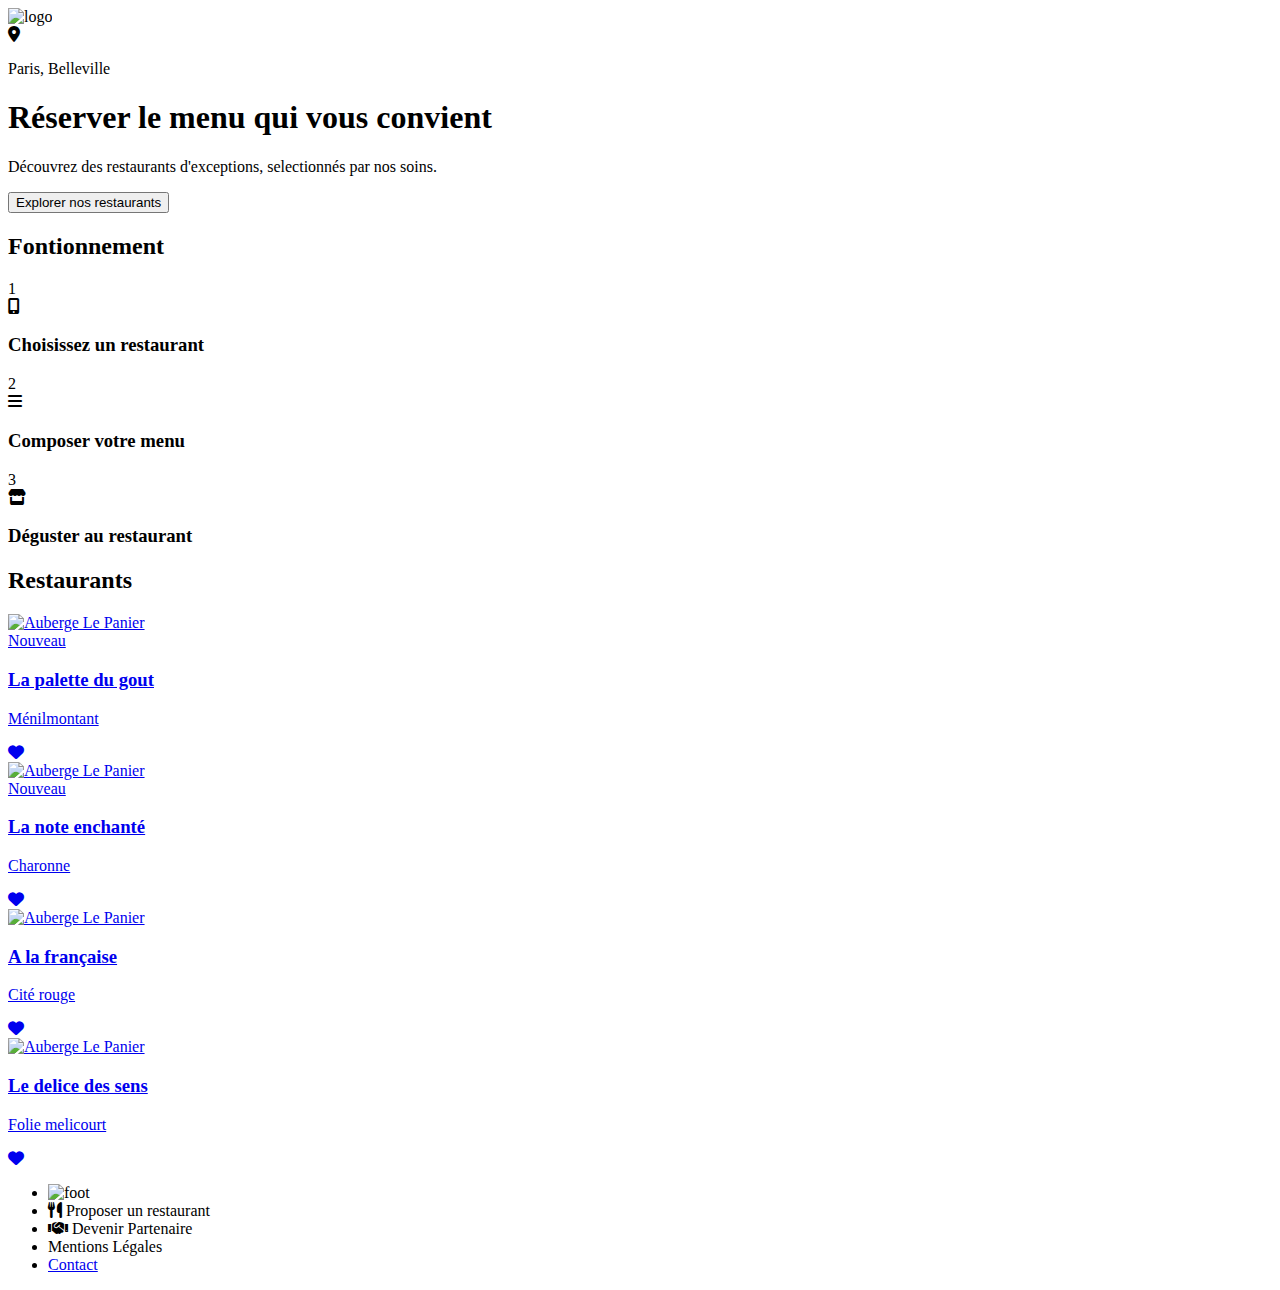
==== index.html @ 60ea243b "init" ====
<!DOCTYPE html>
<html lang="fr">

<head>
    <meta charset="utf-8">
    <meta name="viewport" content="width=device-width, initial-scale=1.0">
    <link rel="stylesheet" href="https://cdnjs.cloudflare.com/ajax/libs/font-awesome/6.0.0/css/all.min.css" integrity="sha512-9usAa10IRO0HhonpyAIVpjrylPvoDwiPUiKdWk5t3PyolY1cOd4DSE0Ga+ri4AuTroPR5aQvXU9xC6qOPnzFeg==" crossorigin="anonymous" referrerpolicy="no-referrer" />    <link rel="stylesheet" type="text/css" href="style.css">
    <title>Ohmyfood</title>
    <link rel="preconnect" href="https://fonts.googleapis.com">
    <link rel="preconnect" href="https://fonts.gstatic.com" crossorigin>
    <link href="https://fonts.googleapis.com/css2?family=Roboto:wght@300&family=Shrikhand&family=Ultra&display=swap" rel="stylesheet">
</head>

<body>
    <header>
        <div class="logo">
            <img src="images/logo/ohmyfood.png" alt="logo">
        </div>
    </header>

    <div class="block">
        <div class="locals">

            <span class="icon-1"><i class="fas fa-map-marker-alt"></i></span>
            <p> Paris, Belleville </p>

        </div>
        <div class="Containt">
            <h1> Réserver le menu qui vous convient </h1>
            <p> Découvrez des restaurants d'exceptions, selectionnés par nos soins.</p>
            <button> Explorer nos restaurants</button>
        </div>
    </div>

    <div class="restau">
        <h2>Fontionnement</h2>
        <div class="Fonctionnement">
    
                <div class="flex">
                    <span class="icon1">1</span>
                    <div class="fonc">
                        <i class="fa fa-mobile-alt"></i>
                        <h3> Choisissez un restaurant</h3>
                    </div>
                </div>
    
            <div class="flex">
                <span class="icon1">2</span>
                <div class="fonc">
                    <i class="fa fa-bars"></i>
                    <h3> Composer votre menu </h3>
                </div>
            </div>
            <div class="flex">
                <span class="icon1">3</span>
                <div class="fonc">
                    <i class="fa fa-store"></i>
                    <h3> Déguster au restaurant</h3>
                </div>
            </div>
        </div>

    </div>

    <div class="restaurant">
        <h2>Restaurants</h2>
        <div class="flex-box">
            <div class="flex-row">
            <div class="card50"><a href="palette.html">
            <div class="card">
                <img src="images/restaurants/jay.jpg" alt="Auberge Le Panier">
                <div class="but">Nouveau</div> 
                <div class="descimg">
                    <div class="flex-line">
                        <h3>La palette du gout </h3>
                        <p>Ménilmontant</p>
                    </div>
                    <i class="fa fa-heart"></i>
                </div>
            </div>
            </a></div>
            <div class="card50"><a href="note_enchantee.html">
            <div class="card">
                <img src="images/restaurants/stil.jpg" alt="Auberge Le Panier">
                <div class="but">Nouveau</div> 
                <div class="descimg">
                    <div class="flex-line">
                        <h3>La note enchanté</h3>
                        <p>Charonne</p>    
                    </div>
                    <i class="fa fa-heart"></i>
                </div>
            </div>
            </a></div>
        </div>
        <div class="flex-row">
            <div class="card50"><a href="a-la-franchaise.html">
                <div class="card">
                    <img src="images/restaurants/toa.jpg" alt="Auberge Le Panier">
                    <div class="descimg">
                        <div class="flex-line">
                            <h3>A la française</h3>
                            <p>Cité rouge</p>
                        </div>
                        <i class="fa fa-heart"></i>
                    </div>
                </div>
            </a></div>
            <div class="card50"><a href="delice.html">
                <div class="card">
                    <img src="images/restaurants/louis.jpg" alt="Auberge Le Panier">
                    <div class="descimg">
                        <div class="flex-line">
                            <h3>Le delice des sens </h3>
                            <p>Folie melicourt</p>
                        </div>
                        <i class="fa fa-heart"></i>
                    </div>
                </div>
            </a></div>
        </div>
        </div>
    </div>
    
    <footer>
        <ul>
            <li>
                <img src="images/logo/ohmyfood@2x.svg" class="white-logo" alt="foot">
            </li>
            <li>
                <i class="fa-solid fa-utensils"></i>
 Proposer un restaurant
            </li>
            <li>
                <i class="fa-solid fa-handshake"></i>
  Devenir Partenaire
            </li>
            <li>
                Mentions Légales
            </li>
            <li>
                <a href="mailto:salmaabidi@gmail.com"> Contact</a>
            </li>
        </ul>
    </footer>
    <div class="overlay">
        <div class="loader"></div>
    </div>
</body>

</html>
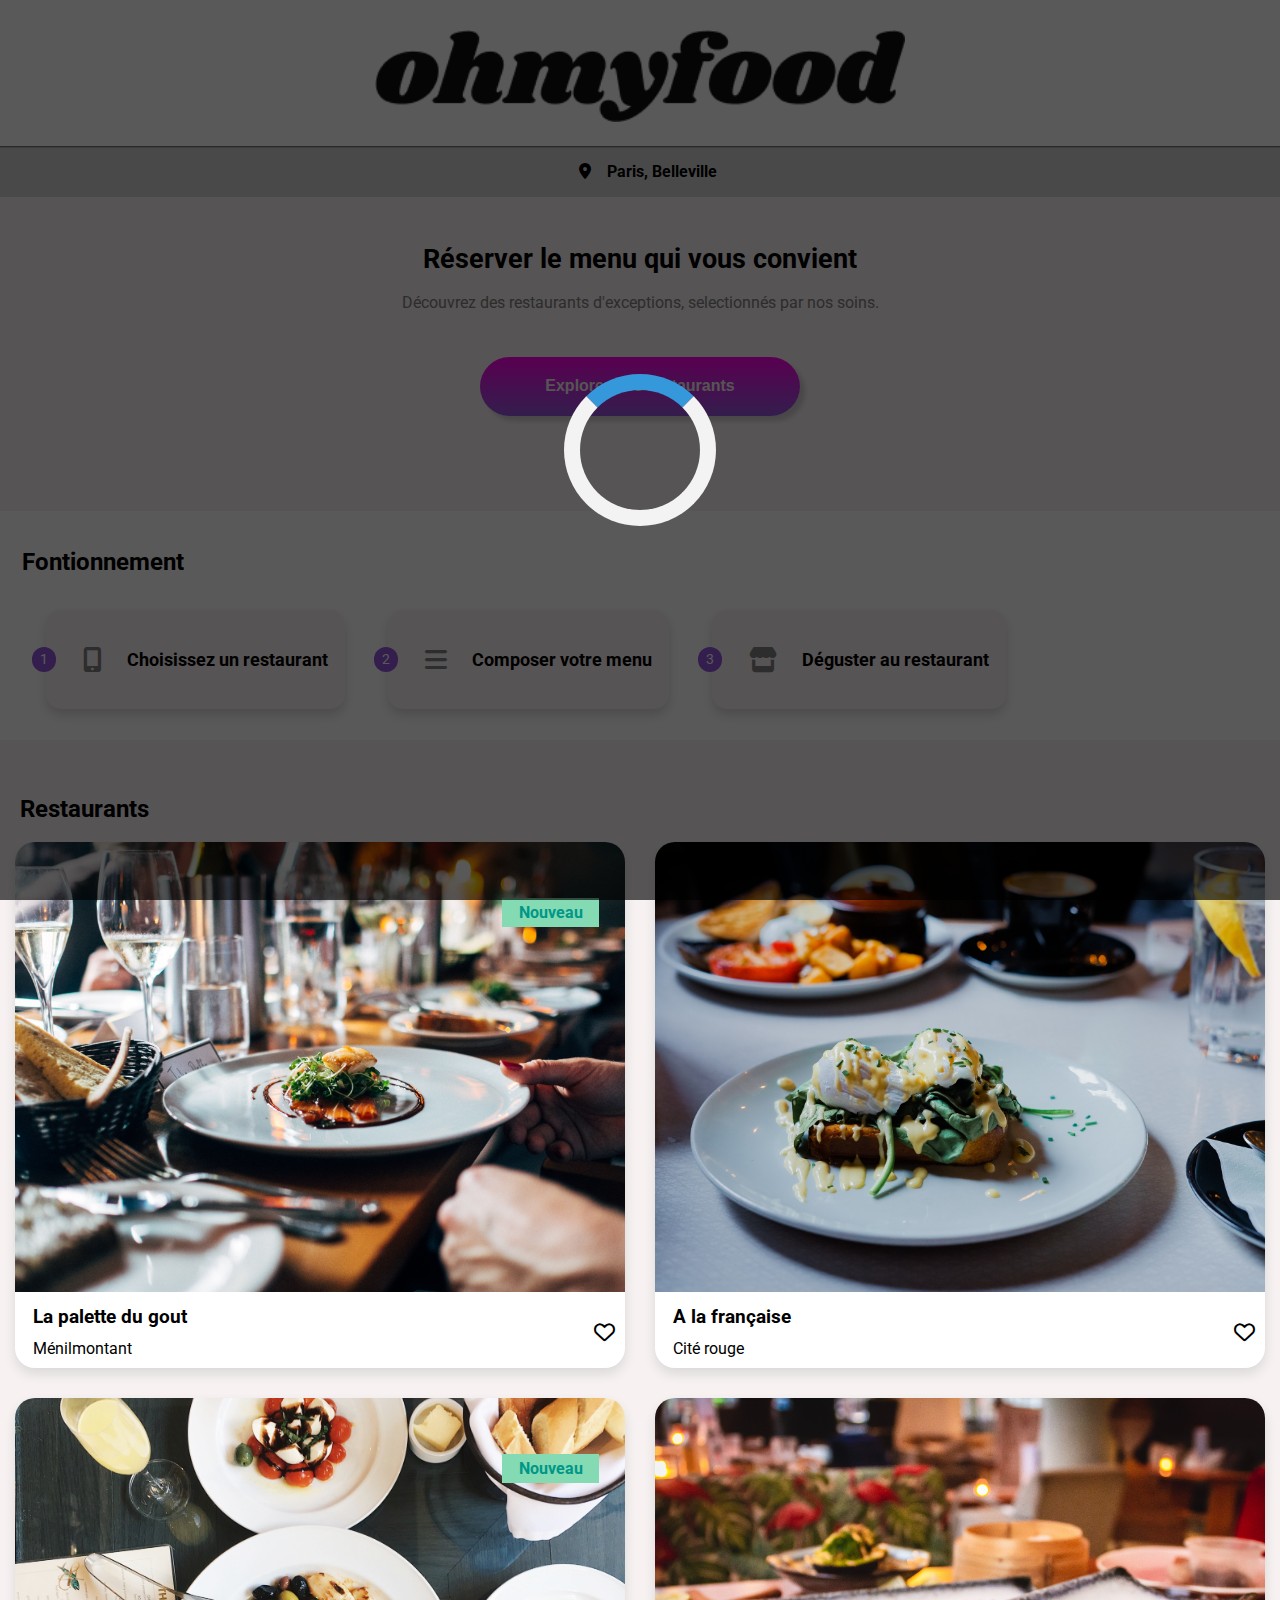
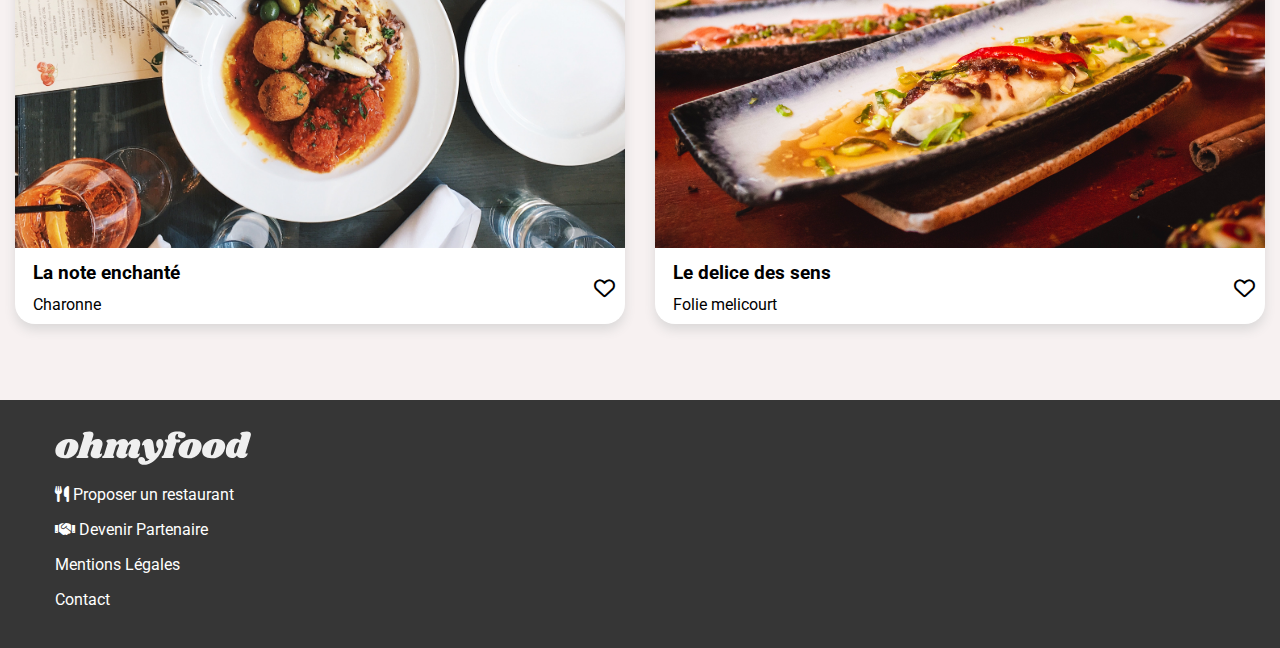
==== commit 1a5686fe: "modification icon" ====
--- a/index.html
+++ b/index.html
@@ -75,7 +75,7 @@
                         <h3>La palette du gout </h3>
                         <p>Ménilmontant</p>
                     </div>
-                    <i class="fa fa-heart"></i>
+                    <i class="fa-regular fa-heart"></i>
                 </div>
             </div>
             </a></div>
@@ -88,7 +88,7 @@
                         <h3>La note enchanté</h3>
                         <p>Charonne</p>    
                     </div>
-                    <i class="fa fa-heart"></i>
+                    <i class="fa-regular fa-heart"></i>
                 </div>
             </div>
             </a></div>
@@ -102,7 +102,7 @@
                             <h3>A la française</h3>
                             <p>Cité rouge</p>
                         </div>
-                        <i class="fa fa-heart"></i>
+                        <i class="fa-regular fa-heart"></i>
                     </div>
                 </div>
             </a></div>
@@ -114,7 +114,7 @@
                             <h3>Le delice des sens </h3>
                             <p>Folie melicourt</p>
                         </div>
-                        <i class="fa fa-heart"></i>
+                        <i class="fa-regular fa-heart"></i>
                     </div>
                 </div>
             </a></div>
--- a/style.css
+++ b/style.css
@@ -0,0 +1,276 @@
+    body {
+        margin: 0px;
+        padding: 0px;
+        font-family: 'Roboto', sans-serif;
+    }
+    header {
+        padding: 10px;
+        margin-top: 20px;
+    }
+    .flex {
+        display: flex;
+        align-items: center;
+        padding-left: 15px;
+    }
+    .logo {
+        text-align: center;
+    }
+
+    .logo img {
+        width: 42%;
+    }
+
+    .block {
+        display: flex;
+        flex-direction: column;
+        text-align: center;
+    }
+    .locals {
+        margin-top: 10px;
+        background: #d5d2d2;;
+        display: flex;
+        align-items: center;    
+        justify-content: center;
+        box-shadow: inset 0px 3px 2px -2px rgb(50 50 50 / 75%);
+    }
+    .locals p {
+
+        font-weight: bold;
+    }
+    h1 {
+        font-size: 27px;
+        margin-top: 46px;
+        margin-left: 15px;
+        margin-right: 15px;
+    }
+    .Containt  p {
+        font-size: 16px;
+        color: gray;
+    }
+    .icon-1 {
+        margin: 16px;
+        z-index: 99;
+    }
+    .Containt {
+        background: #f7f1f1;
+        width: 100%;
+        height: 314px;
+    }
+    button {
+    background: linear-gradient(180deg, #ff00e7, #9356dc);
+    padding: 25px;
+    font-size: 16px;
+    border: none;
+    width: 52%;
+    position: relative;
+    bottom: -29px;
+    color: white;
+    border-radius: 48px;
+    font-weight: 700;
+    box-shadow: 5px 5px 5px #00000029;
+    height: 59px;
+    text-align: center;
+    padding-top: 20px;
+    color: #f7f1f1;
+    }
+    
+    button:hover {
+        filter: brightness(2);
+        box-shadow: 5px 5px 5px #00000057;
+        text-shadow: 1px 1px 1px black;
+    }
+
+    h2{
+
+        padding-left: 5px;
+    }
+
+    .restau {
+        padding: 17px;
+    }
+    
+    .Fonctionnement {
+        display: flex;
+        flex-direction: column;
+    }
+    .fonc {
+        background: #f7f1f1;
+        width: 100%;
+        border-radius: 15px;
+        box-shadow: 0px 6px 11px #dbd9d9;
+        display: flex;
+        align-items: center;
+        margin: 14px;
+        padding: 12px;
+        margin-left: -10px;
+    }
+    .fonc i {
+        margin: 25px;
+        color: gray;
+        font-size: 25px;
+    }
+    .fonc i:hover {
+        color: #9356dc;
+    }
+    .icon1 {
+        width: 29px;
+        background: #9356dc;
+        height: 25px;
+        border-radius: 42px;
+        z-index: 9;
+        color: white;
+        font-size: 14px;
+        display: flex;
+        align-items: center;
+        justify-content: center;
+    }
+    .fonc h3 {
+        font-size: 18px;
+    }
+    .restaurant {
+        background: #f7f1f1;
+    }
+    
+    .restaurant {
+        background: #f7f1f1;
+        padding: 15px;
+        padding-top: 35px;
+        padding-bottom: 61px;
+    }
+    
+    .but {
+        background: #84dbb3;
+        padding: 5px;
+        color: #009688;
+        font-size: 16px;
+        width: 87px;
+        text-align: center;
+        font-weight: bold;
+        position: absolute;
+        right: 26px;
+        top: 56px;
+    }
+
+    .card {
+        background: white;
+        border-radius: 20px;
+        overflow: hidden;
+        margin-bottom: 15px;
+        box-shadow: 0px 6px 11px #dbd9d9;
+        position: relative;
+    }
+    .card img {
+        width: 100%;
+        object-fit: cover;
+    }
+    .descimg {
+        padding: 10px;
+        display: flex;
+        justify-content: space-between;
+        align-items: center;
+        height: 52px;
+    }
+    .descimg i {
+        font-size: 21px;
+        cursor: pointer;
+    }
+    .descimg i:hover {
+        color: #9356DC;
+    }
+    .descimg h3, .descimg p {
+        padding: 3px;
+        margin: 5px;
+    }
+    footer {
+        background-color: hsl(0deg 0% 21%);
+        padding: 15px;
+    }
+    footer ul {
+        list-style: none;
+        text-decoration: none;
+        color: white;
+    }
+    footer ul li {
+        line-height: 35px;
+    }
+    a {
+        color: black;
+        text-decoration: none;
+    }
+
+    .card img {
+        width: 100%;
+        object-fit: cover;
+        max-height: 178px;
+    }
+    .white-logo{
+        filter: invert(100%);
+    }
+    footer a {
+        color: white;
+    }
+
+    .loader {
+        border: 16px solid #f3f3f3; /* Light grey */
+        border-top: 16px solid #3498db; /* Blue */
+        border-radius: 50%;
+        width: 120px;
+        height: 120px;
+        animation: spin 2s linear infinite;
+        margin: auto;
+        position: absolute;
+        top: 0; left: 0; bottom: 0; right: 0;
+    }
+    .overlay {
+        background: #000000a6;
+        position: absolute;
+        width: 100%;
+        height: 100vh;
+        top: 0;
+        z-index: 99;
+        animation: disparaitre 0s ease-in 3s forwards;
+    }
+    @keyframes disparaitre {
+        from { z-index:99; opacity: 1; }
+        to { z-index:-1; opacity: 0; }
+    }
+    @keyframes spin {
+        0% { transform: rotate(0deg); }
+        100% { transform: rotate(360deg); }
+    }
+    @media screen and (min-width: 768px) {
+
+        .Fonctionnement {
+            flex-direction: row;
+        }
+    
+        .card img {
+            width: 100%;
+            object-fit: cover;
+            max-height: 450px;
+            min-height: 450px;
+        }
+        a {
+            color: black;
+            text-decoration: none; 
+            width: 100%;   
+        }
+        button {
+
+            width: 25%;
+        }
+        .flex-box {
+            display: flex;
+            gap: 30px;
+        }
+        .card50 {
+            flex: 100%;
+        }
+        .flex-row {
+            display: flex;
+            gap: 15px;
+            flex-direction: column;
+            width: 50%;
+        }
+    }
+    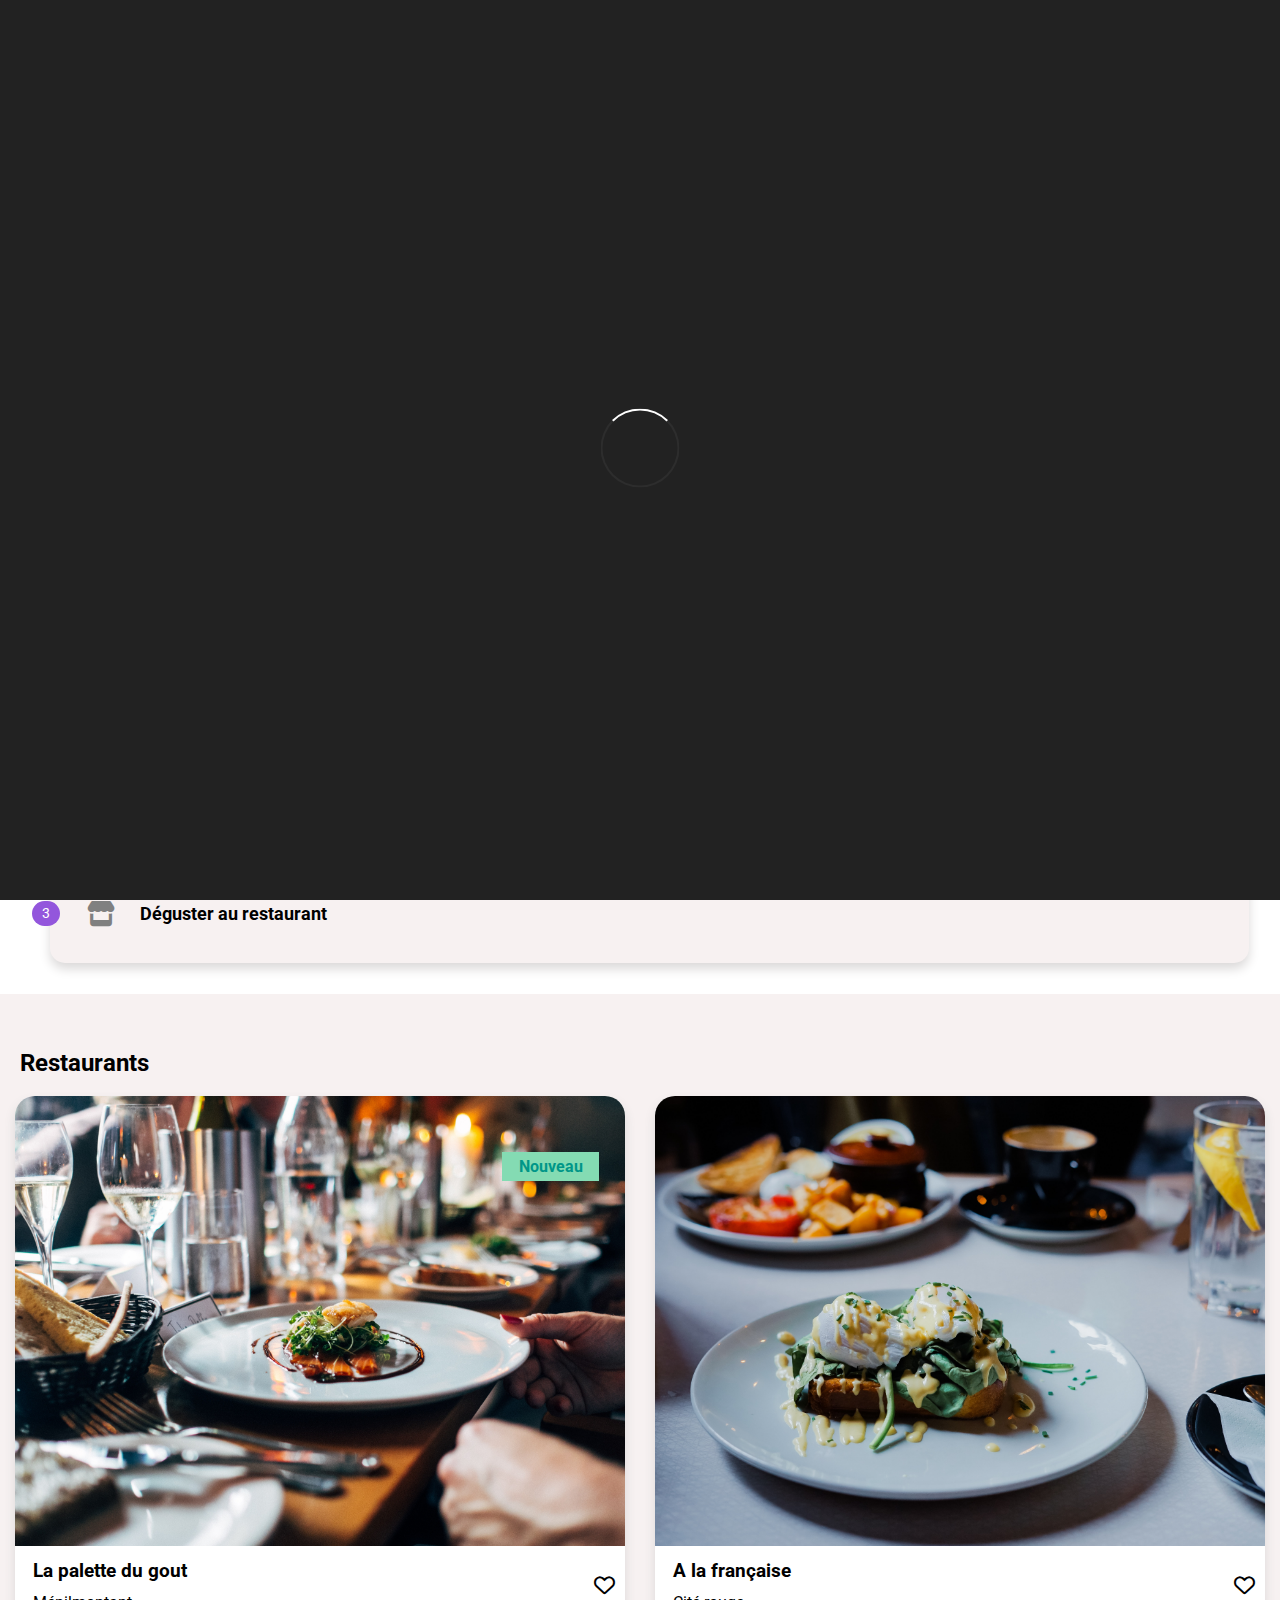
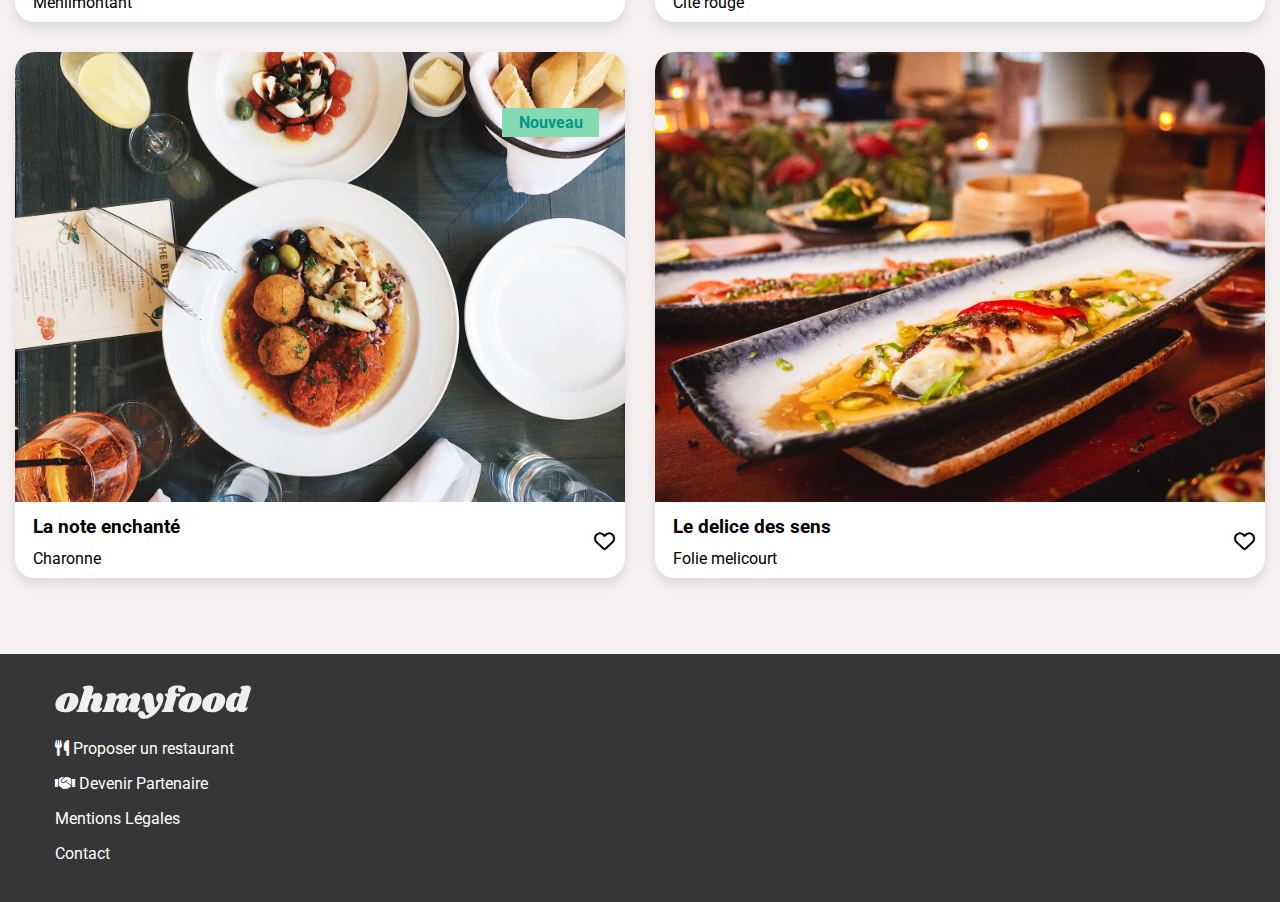
==== commit aded7a36: "update css" ====
--- a/index.html
+++ b/index.html
@@ -4,7 +4,8 @@
 <head>
     <meta charset="utf-8">
     <meta name="viewport" content="width=device-width, initial-scale=1.0">
-    <link rel="stylesheet" href="https://cdnjs.cloudflare.com/ajax/libs/font-awesome/6.0.0/css/all.min.css" integrity="sha512-9usAa10IRO0HhonpyAIVpjrylPvoDwiPUiKdWk5t3PyolY1cOd4DSE0Ga+ri4AuTroPR5aQvXU9xC6qOPnzFeg==" crossorigin="anonymous" referrerpolicy="no-referrer" />    <link rel="stylesheet" type="text/css" href="style.css">
+    <link rel="stylesheet" href="https://cdnjs.cloudflare.com/ajax/libs/font-awesome/6.0.0/css/all.min.css" integrity="sha512-9usAa10IRO0HhonpyAIVpjrylPvoDwiPUiKdWk5t3PyolY1cOd4DSE0Ga+ri4AuTroPR5aQvXU9xC6qOPnzFeg==" crossorigin="anonymous" referrerpolicy="no-referrer" />    
+    <link rel="stylesheet" type="text/css" href="style.css">
     <title>Ohmyfood</title>
     <link rel="preconnect" href="https://fonts.googleapis.com">
     <link rel="preconnect" href="https://fonts.gstatic.com" crossorigin>
@@ -75,7 +76,12 @@
                         <h3>La palette du gout </h3>
                         <p>Ménilmontant</p>
                     </div>
-                    <i class="fa-regular fa-heart"></i>
+
+                    <div class="coeur-hover">
+                        <i class="fa-regular fa-heart cwhite"></i>
+                        <i class="fa fa-heart cdark"></i>  
+                      </div>
+        
                 </div>
             </div>
             </a></div>
@@ -88,7 +94,13 @@
                         <h3>La note enchanté</h3>
                         <p>Charonne</p>    
                     </div>
-                    <i class="fa-regular fa-heart"></i>
+
+                    <div class="coeur-hover">
+                        <i class="fa-regular fa-heart cwhite"></i>
+                        <i class="fa fa-heart cdark"></i>  
+                      </div>
+        
+
                 </div>
             </div>
             </a></div>
@@ -102,7 +114,13 @@
                             <h3>A la française</h3>
                             <p>Cité rouge</p>
                         </div>
-                        <i class="fa-regular fa-heart"></i>
+
+                        <div class="coeur-hover">
+                            <i class="fa-regular fa-heart cwhite"></i>
+                            <i class="fa fa-heart cdark"></i>  
+                          </div>
+            
+
                     </div>
                 </div>
             </a></div>
@@ -114,7 +132,13 @@
                             <h3>Le delice des sens </h3>
                             <p>Folie melicourt</p>
                         </div>
-                        <i class="fa-regular fa-heart"></i>
+
+            <div class="coeur-hover">
+                <i class="fa-regular fa-heart cwhite"></i>
+                <i class="fa fa-heart cdark"></i>  
+              </div>
+
+
                     </div>
                 </div>
             </a></div>
@@ -144,8 +168,9 @@
         </ul>
     </footer>
     <div class="overlay">
-        <div class="loader"></div>
-    </div>
-</body>
+        <div class="overlay__inner">
+            <div class="overlay__content"><span class="spinner"></span></div>
+        </div>
+    </div></body>
 
 </html>--- a/style.css
+++ b/style.css
@@ -1,3 +1,4 @@
+
     body {
         margin: 0px;
         padding: 0px;
@@ -210,37 +211,70 @@
         color: white;
     }
 
-    .loader {
-        border: 16px solid #f3f3f3; /* Light grey */
-        border-top: 16px solid #3498db; /* Blue */
-        border-radius: 50%;
-        width: 120px;
-        height: 120px;
-        animation: spin 2s linear infinite;
-        margin: auto;
+    
+    .overlay {
+        left: 0;
+        top: 0;
+        width: 100%;
+        height: 100%;
+        position: fixed;
+        background: #222;
+        animation: disparaitre 0s ease-in 3s forwards;
+        z-index: 9999;
+    }
+    
+    .overlay__inner {
+        left: 0;
+        top: 0;
+        width: 100%;
+        height: 100%;
         position: absolute;
-        top: 0; left: 0; bottom: 0; right: 0;
-    }
-    .overlay {
-        background: #000000a6;
+    }
+    
+    .overlay__content {
+        left: 50%;
         position: absolute;
-        width: 100%;
-        height: 100vh;
-        top: 0;
-        z-index: 99;
-        animation: disparaitre 0s ease-in 3s forwards;
+        top: 50%;
+        transform: translate(-50%, -50%);
+    }
+    
+    .spinner {
+        width: 75px;
+        height: 75px;
+        display: inline-block;
+        border-width: 2px;
+        border-color: rgba(255, 255, 255, 0.05);
+        border-top-color: #fff;
+        animation: spin 1s infinite linear;
+        border-radius: 100%;
+        border-style: solid;
+    }
+    .coeur-hover{
+        cursor: pointer;
+    }
+    .coeur-hover .cdark{
+        display: none;
+    }
+    .coeur-hover:hover .cwhite{
+        display: none;
+    }
+    .coeur-hover:hover .cdark{
+        display: block;
+        color: #9356dc;
+    }
+    
+    @keyframes spin {
+      100% {
+        transform: rotate(360deg);
+      }
     }
     @keyframes disparaitre {
         from { z-index:99; opacity: 1; }
         to { z-index:-1; opacity: 0; }
     }
-    @keyframes spin {
-        0% { transform: rotate(0deg); }
-        100% { transform: rotate(360deg); }
-    }
     @media screen and (min-width: 768px) {
 
-        .Fonctionnement {
+        .fonctionnement {
             flex-direction: row;
         }
     
@@ -256,7 +290,6 @@
             width: 100%;   
         }
         button {
-
             width: 25%;
         }
         .flex-box {
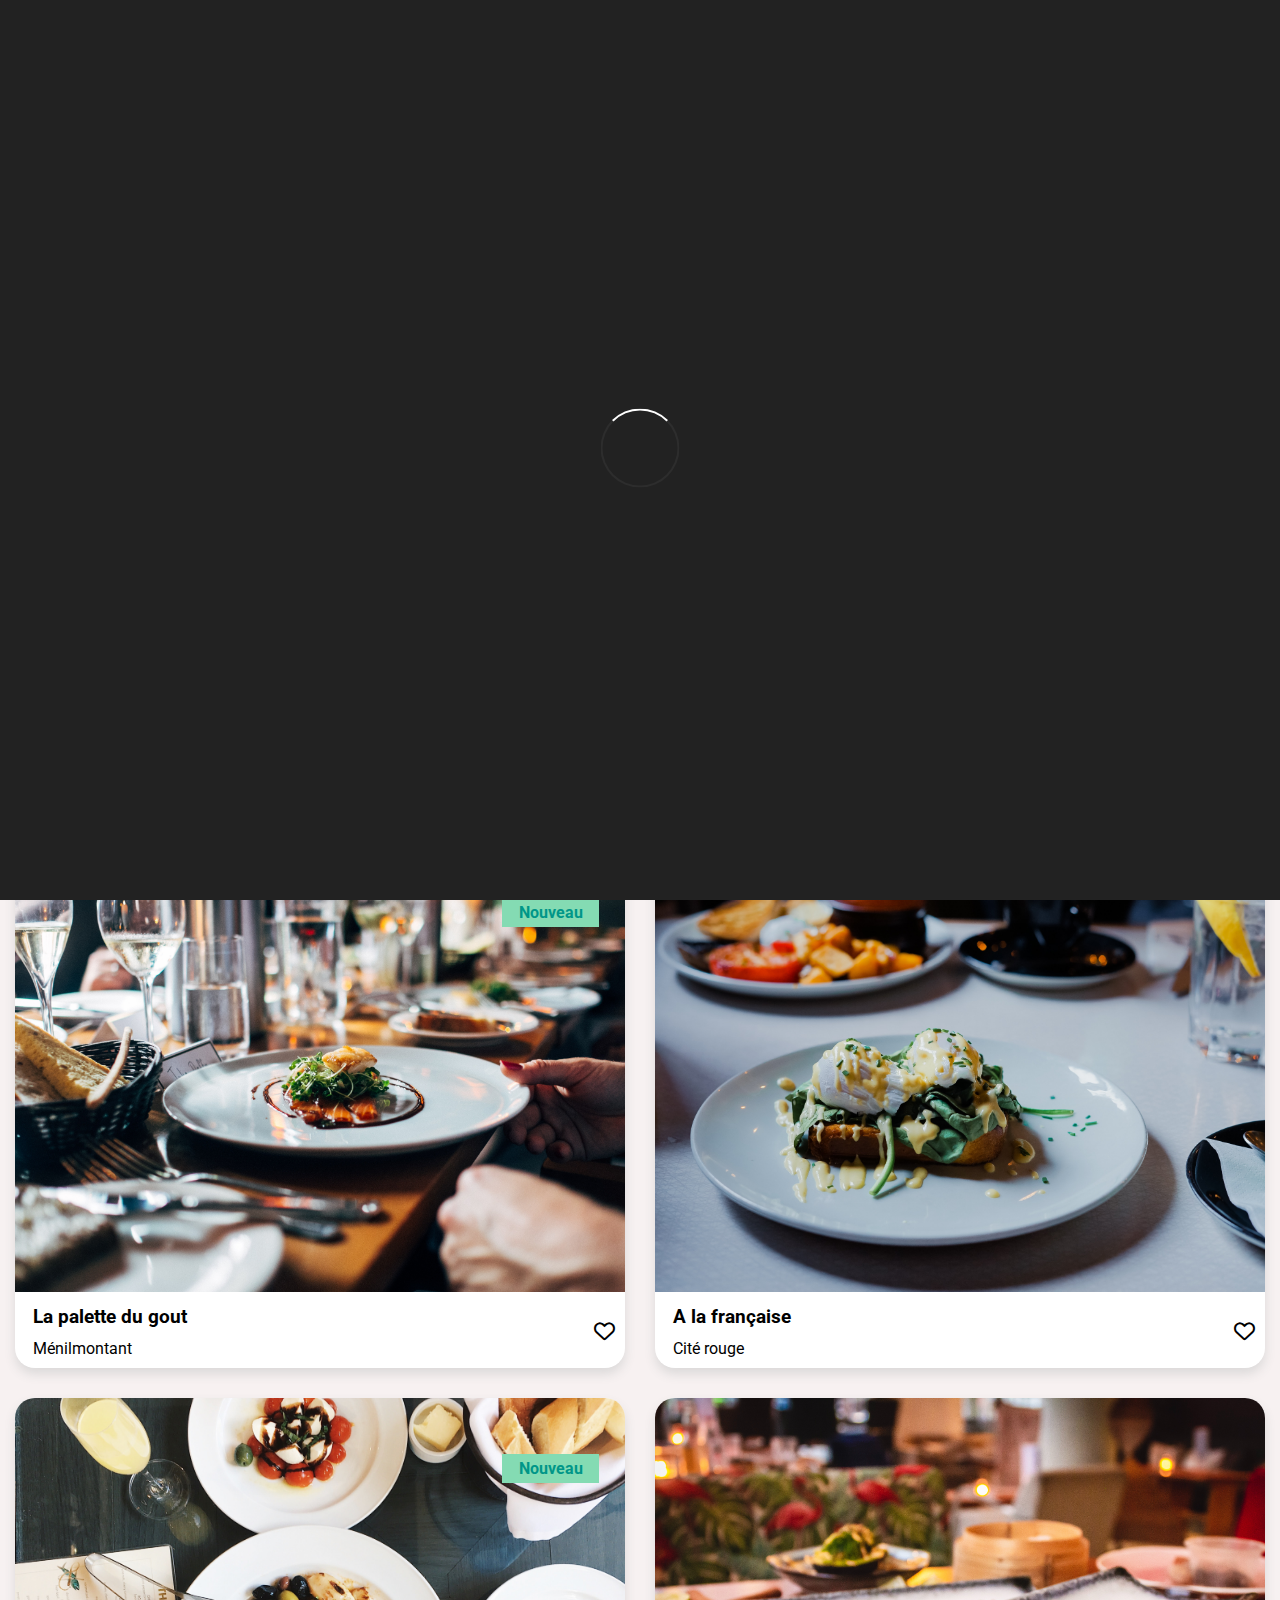
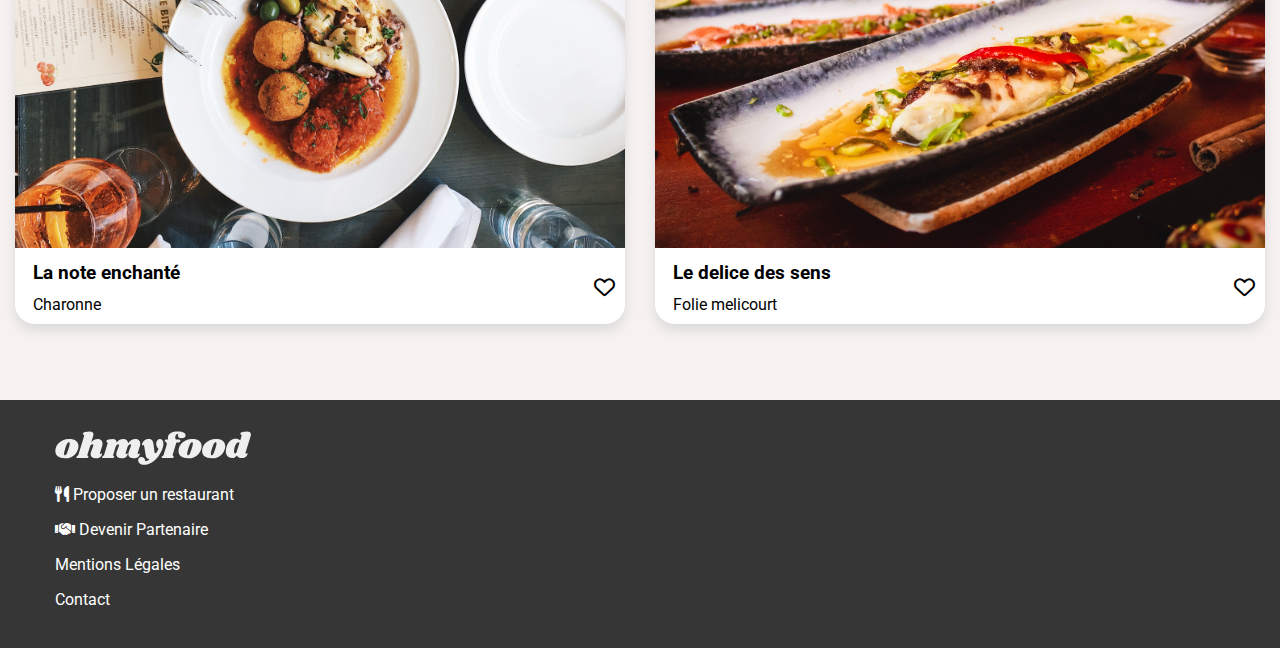
==== commit 7ca46ff5: "update" ====
--- a/index.html
+++ b/index.html
@@ -35,7 +35,7 @@
 
     <div class="restau">
         <h2>Fontionnement</h2>
-        <div class="Fonctionnement">
+        <div class="fonctionnement">
     
                 <div class="flex">
                     <span class="icon1">1</span>
--- a/style.css
+++ b/style.css
@@ -35,7 +35,6 @@
         box-shadow: inset 0px 3px 2px -2px rgb(50 50 50 / 75%);
     }
     .locals p {
-
         font-weight: bold;
     }
     h1 {
@@ -58,21 +57,21 @@
         height: 314px;
     }
     button {
-    background: linear-gradient(180deg, #ff00e7, #9356dc);
-    padding: 25px;
-    font-size: 16px;
-    border: none;
-    width: 52%;
-    position: relative;
-    bottom: -29px;
-    color: white;
-    border-radius: 48px;
-    font-weight: 700;
-    box-shadow: 5px 5px 5px #00000029;
-    height: 59px;
-    text-align: center;
-    padding-top: 20px;
-    color: #f7f1f1;
+        background: linear-gradient(180deg, #ff00e7, #9356dc);
+        padding: 25px;
+        font-size: 16px;
+        border: none;
+        width: 52%;
+        position: relative;
+        bottom: -29px;
+        color: white;
+        border-radius: 48px;
+        font-weight: 700;
+        box-shadow: 5px 5px 5px #00000029;
+        height: 59px;
+        text-align: center;
+        padding-top: 20px;
+        color: #f7f1f1;
     }
     
     button:hover {
@@ -82,7 +81,6 @@
     }
 
     h2{
-
         padding-left: 5px;
     }
 
@@ -90,7 +88,7 @@
         padding: 17px;
     }
     
-    .Fonctionnement {
+    .fonctionnement {
         display: flex;
         flex-direction: column;
     }
@@ -211,7 +209,6 @@
         color: white;
     }
 
-    
     .overlay {
         left: 0;
         top: 0;
